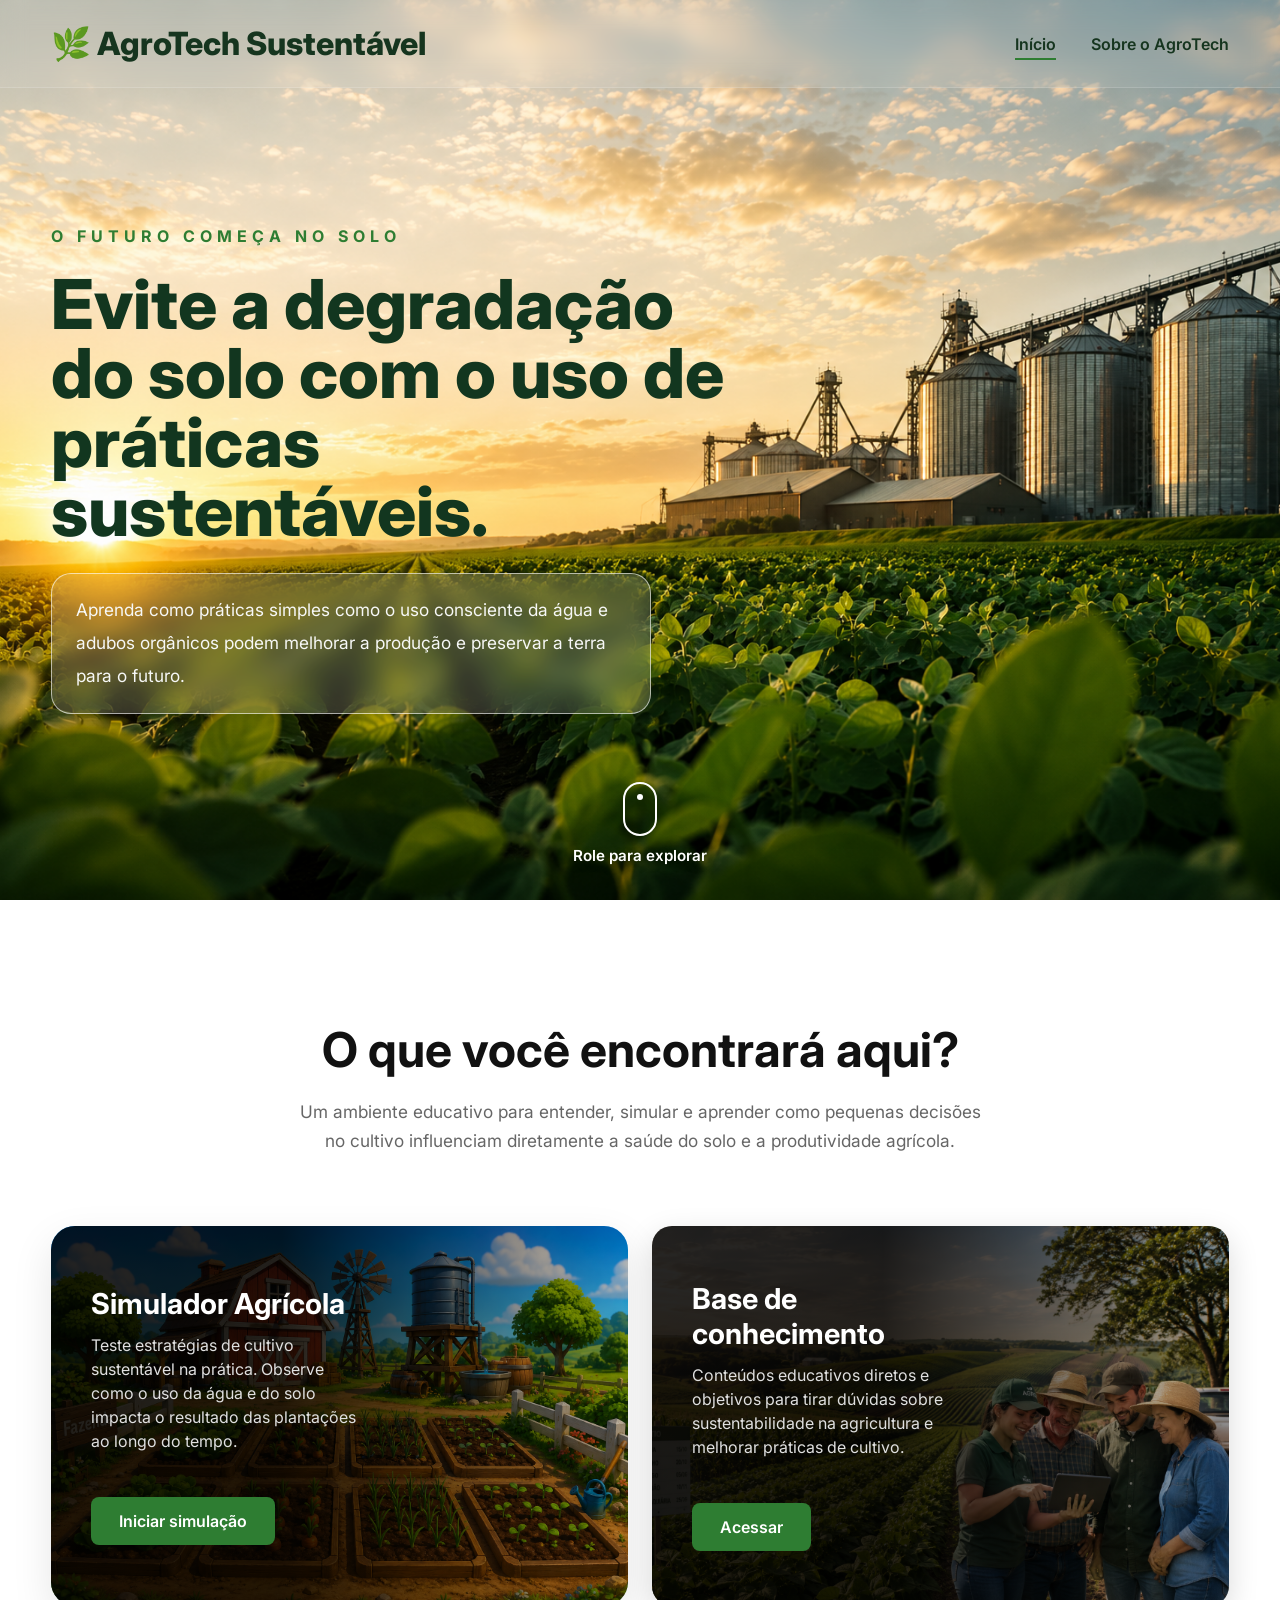
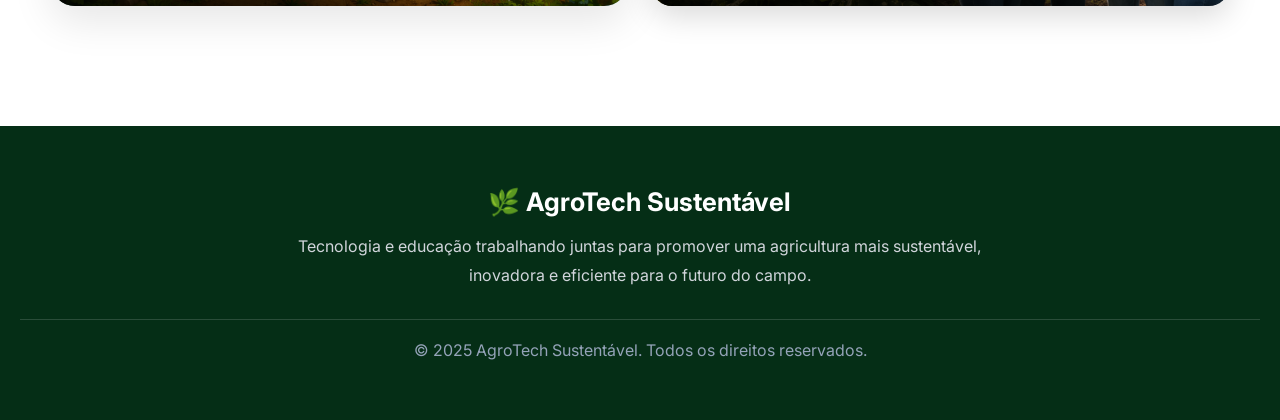
==== index.html @ c193c47a "." ====
<!DOCTYPE html>
<html lang="pt-BR">

<head>

    <meta charset="UTF-8">
    <meta name="viewport" content="width=device-width, initial-scale=1.0">

    <title>AgroTech Sustentável</title>

    <link rel="stylesheet" href="css/style.css">

    <link rel="stylesheet" href="css/animations.css">

    <link rel="stylesheet" href="css/responsive.css">
    
    <link rel="preconnect" href="https://fonts.googleapis.com">

    <link rel="preconnect" href="https://fonts.gstatic.com" crossorigin>

    <link href="https://fonts.googleapis.com/css2?family=Inter:wght@300;400;500;600;700;800&display=swap"
        rel="stylesheet">
        
</head>

<body>

    <!-- HEADER -->

    <header class="header">

        <div class="container nav">

            <div class="logo">
                🌿 AgroTech Sustentável
            </div>

            <nav>

                <ul>
                     <li>
                    <a href="index.html" class="active">
                        Início
                    </a>
                </li>

                <li>
                    <a href="modulos/sobre/sobre.html">
                        Sobre o AgroTech
                    </a>
                </li>

                </ul>

            </nav>

        </div>

    </header>

    <!-- HERO -->

    <section class="hero">

        <div class="overlay"></div>

        <div class="container">

            <div class="hero-content fade-up">

                <span class="hero-subtitle">
                    O FUTURO COMEÇA NO SOLO 
                </span>

                <h1>
                    Evite a degradação do solo com o uso de práticas sustentáveis.
                </h1>

                <p class="hero-description">

                    Aprenda como práticas simples como o uso consciente da água e adubos orgânicos podem melhorar a produção e preservar a terra para o futuro.

                </p>

            </div>

        </div>

        <!-- BOTÃO -->

        <a href="#features" class="scroll-down">

    <span class="mouse"></span>

    <span class="scroll-text">
        Role para explorar
    </span>

</a>

    </section>

<!-- FEATURES -->

<section class="features" id="features">

    <div class="container">

        <!-- TÍTULO -->
        <div class="section-title">

            <h2>O que você encontrará aqui?</h2>

            <p>
                Um ambiente educativo para entender, simular e aprender como pequenas decisões no cultivo influenciam diretamente a saúde do solo e a produtividade agrícola.
            </p>

        </div>

        <!-- CARDS -->
        <div class="cards">

            <!-- CARD 1 -->
            <div class="card simulador-card fade-up">

                <img src="assets/imagens/geral/fazenda.png" alt="Simulador">

                <div class="card-content">

                    <h3>Simulador Agrícola</h3>

                    <p>
                        Teste estratégias de cultivo sustentável na prática.
Observe como o uso da água e do solo impacta o resultado das plantações ao longo do tempo.
                    </p>

                    <a href="modulos/simulador/simulador.html" class="botao">
                        Iniciar simulação
                    </a>

                </div>

            </div>

            <!-- CARD 2 -->
            <div class="card fade-up">

                <img src="assets/imagens/geral/TechAgro.png" alt="Central de ajuda">

                <div class="card-content">

                    <h3>Base de conhecimento</h3>

                    <p>
                        Conteúdos educativos diretos e objetivos para tirar dúvidas sobre sustentabilidade na agricultura e melhorar práticas de cultivo.
                    </p>
                    
                     <a href="modulos/conhecimento/conhecimento.html" class="botao">
                        Acessar
                    </a>

                </div>

            </div>

        </div>

    </div>

</section>

<!-- FOOTER -->
<footer>

    <div class="container footer-grid">

        <div class="footer-brand">

            <h3>
                🌿 AgroTech Sustentável
            </h3>

            <p>
                Tecnologia e educação trabalhando juntas para promover uma
                agricultura mais sustentável, inovadora e eficiente para o
                futuro do campo.
            </p>

        </div>

    </div>

    <div class="copyright">
        <p>&copy; 2025 AgroTech Sustentável. Todos os direitos reservados.</p>
    </div>

</footer>

    <!-- SCRIPTS -->

    <script src="js/script.js"></script>

    <script src="js/scroll.js"></script>

</body>

</html>
---- css/style.css ----
/* ========================================
   RESET
======================================== */

* {
    margin: 0;
    padding: 0;
    box-sizing: border-box;
}

html {
    scroll-behavior: smooth;
}

body {
    font-family: 'Inter', sans-serif;
    overflow-x: hidden;
    background: #ffff;
    color: #16351f;
    transition: .3s;
}

/* ========================================
   CONTAINER
======================================== */

.container {
    width: 92%;
    max-width: 1400px;
    margin: 0 auto;
}

/* ========================================
   HEADER
======================================== */

.header {
    position: fixed;
    top: 0;
    left: 0;
    width: 100%;
    z-index: 999;
    backdrop-filter: blur(12px);
    background: rgba(255,255,255,0.08);
    border-bottom: 1px solid rgba(255,255,255,0.15);
    transition: .3s;
}

/* ========================================
   NAVBAR
======================================== */

.nav {
    display: flex;
    justify-content: space-between;
    align-items: center;
    padding: 24px 0;
}

/* ========================================
   LOGO
======================================== */

.logo {
    display: flex;
    align-items: center;
    gap: 12px;
    font-size: 2rem;
    font-weight: 800;
    color: #16351f;
}

/* ========================================
   MENU
======================================== */

nav ul {
    display: flex;
    align-items: center;
    gap: 35px;
    list-style: none;
}

nav a {
    text-decoration: none;
    color: #16351f;
    font-size: 1rem;
    font-weight: 600;
    position: relative;
    transition: .3s;
}

/* LINHA MENU */

nav a::after {
    content: '';
    position: absolute;
    left: 0;
    bottom: -6px;
    width: 0;
    height: 2px;
    background: #2E7D32;
    transition: .3s;
}

nav a:hover::after {
    width: 100%;
}

nav a.active::after {
    width: 100%;
}

/* ========================================
   HERO
======================================== */

.hero {
    position: relative;
    min-height: 100vh;
    background: url('../assets/imagens/geral/agro-inicial.png');
    background-size: cover;
    background-position: center;
    background-repeat: no-repeat;
    display: flex;
    justify-content: center;
    align-items: center;
    padding: 140px 0 100px;
    overflow: hidden;
}
/* ========================================
   OVERLAY
======================================== */

.overlay {
    position: absolute;
    inset: 0;
}

/* ========================================
   HERO CONTENT
======================================== */

.hero-content {
    position: relative;
    z-index: 2;
    max-width: 700px;
    width: 100%;
}

/* ========================================
   SUBTITLE
======================================== */

.hero-subtitle {
    display: block;
    margin-bottom: 24px;
    letter-spacing: 5px;
    font-size: 1rem;
    font-weight: 700;
    color: #2E7D32;
}

/* ========================================
   TITLE
======================================== */

.hero h1 {
    font-size: clamp(2.8rem,6vw,4.3rem);
    line-height: 1;
    font-weight: 800;
    color: #12361f;
    margin-bottom: 28px;
}

/* ========================================
   DESCRIPTION
======================================== */

.hero-description {
    max-width: 600px;
    font-size: 1.08rem;
    line-height: 1.9;
    color: #f7f8f7;
    padding: 20px 24px;
    border-radius: 20px;
    border: 1px solid rgba(255,255,255,0.6);
    background: rgba(255,255,255,0.15);
    backdrop-filter: blur(12px);
    box-shadow: 0 10px 30px rgba(0,0,0,0.08);
}

/* ========================================
   BOTÃO ROLAR
======================================== */

.scroll-down {
    position: absolute;
    left: 50%;
    bottom: 35px;
    transform: translateX(-50%);
    z-index: 5;
    display: flex;
    flex-direction: column;
    align-items: center;
    text-decoration: none;
    color: white;
    animation: float 2s infinite ease-in-out;
    transition: .4s;
}

/* ESCONDER */

.scroll-down.hide {
    opacity: 0;
    visibility: hidden;
    transform: translateX(-50%) translateY(20px);
}

/* MOUSE */

.mouse {
    width: 34px;
    height: 54px;
    border: 2px solid white;
    border-radius: 30px;
    position: relative;
    margin-bottom: 10px;
}

/* BOLINHA */

.mouse::before {
    content: '';
    position: absolute;
    top: 10px;
    left: 50%;
    transform: translateX(-50%);
    width: 6px;
    height: 6px;
    background: white;
    border-radius: 50%;
    animation: scroll 1.6s infinite;
}

/* TEXTO */

.scroll-text {
    font-size: .95rem;
    font-weight: 600;
    color: white;
    text-shadow: 0 3px 10px rgba(0,0,0,0.4);
}

/* ========================================
   FEATURES
======================================== */

.features {
    position: relative;
    z-index: 3;
    background: white;
    padding: 120px 0;
}

/* ========================================
   TÍTULO
======================================== */

.section-title {
    text-align: center;
    margin-bottom: 70px;
}

.section-title h2 {
    font-size: clamp(2rem,5vw,3rem);
    color: #111;
    margin-bottom: 18px;
}

.section-title p {
    color: #666;
    font-size: 1.08rem;
    line-height: 1.7;
    max-width: 700px;
    margin: 0 auto;
}

/* ========================================
   CARDS
======================================== */

.cards {
    display: flex;
    gap: 24px;
    justify-content: center;
    width: 100%;
    margin-top: 40px;
}

/* CARD */

.card {
    position: relative;
    flex: 1;
    max-width: 680px;
    height: 380px;
    border-radius: 20px;
    overflow: hidden;
    box-shadow: 0 10px 30px rgba(0,0,0,0.15);
}

/* IMAGEM */

.card img {
    width: 100%;
    height: 100%;
    object-fit: cover;
    position: absolute;
    top: 0;
    left: 0;
    z-index: 1;
}

/* OVERLAY CARD */

.card::after {
    content: '';
    position: absolute;
    inset: 0;
    background: linear-gradient(to right, rgba(0,0,0,0.85) 40%, rgba(0,0,0,0.2) 100%);
    z-index: 2;
}

/* CONTEÚDO */

.card-content {
    position: relative;
    z-index: 3;
    height: 100%;
    padding: 40px;
    display: flex;
    flex-direction: column;
    justify-content: center;
    align-items: flex-start;
    max-width: 60%;
}

/* TEXTOS */

.card-content h3 {
    color: #ffffff;
    font-size: 1.8rem;
    margin-bottom: 12px;
    font-weight: 700;
}

.card-content p {
    color: #e0e0e0;
    font-size: 1rem;
    line-height: 1.5;
    margin-bottom: 24px;
}

/* BOTÃO */

.card-content .botao {
    display: inline-flex;
    align-items: center;
    justify-content: center;
    background-color: #2E7D32;
    color: #ffffff;
    text-decoration: none;
    padding: 14px 28px;
    border-radius: 8px;
    font-weight: 600;
    font-size: 1rem;
    transition: .3s;
}

.card-content .botao:hover {
    background-color: #1b5e20;
    transform: translateY(-2px);
}

/* ========================================
   RESPONSIVIDADE
======================================== */

@media(max-width: 992px) {
    .hero h1 {
        font-size: 3.5rem;
    }

    nav ul {
        gap: 25px;
    }
}

@media(max-width: 768px) {
    .nav {
        flex-direction: column;
        gap: 20px;
    }

    nav ul {
        flex-wrap: wrap;
        justify-content: center;
        gap: 18px;
    }

    .hero {
        min-height: auto;
        padding-top: 160px;
        padding-bottom: 100px;
    }

    .hero-content {
        max-width: 100%;
    }

    .hero h1 {
        font-size: 2.7rem;
        line-height: 1.1;
    }

    .hero-description {
        font-size: 1rem;
    }

    .cards {
        grid-template-columns: 1fr;
    }

    .features {
        padding: 90px 0;
    }
}

@media(max-width: 480px) {
    .hero h1 {
        font-size: 2.2rem;
    }

    .logo {
        font-size: 1.5rem;
    }

    .section-title h2 {
        font-size: 2rem;
    }

    .hero-description {
        padding: 18px;
    }
}

/* SIMULADOR */

.simulador-card {
    background: linear-gradient(135deg, #dff6ff, #b3e5ff);
    border-radius: 24px;
    overflow: hidden;
    box-shadow: 0 15px 40px rgba(0,0,0,0.10);
    transition: .4s;
}

.simulador-card:hover {
    transform: translateY(-10px);
}

/* BOTÃO */

.botao {
    display: inline-block;
    margin-top: 20px;
    background: green;
    color: rgb(0, 6, 9);
    padding: 14px 28px;
    border-radius: 14px;
    text-decoration: none;
    font-size: 1rem;
    font-weight: 700;
    transition: .3s;
}

.botao:hover {
    transform: scale(1.05);
    background: #1565c0;
}

/* IMAGENS */

.imagens {
    display: flex;
    gap: 20px;
    justify-content: center;
    align-items: center;
    margin-top: 30px;
    flex-wrap: wrap;
}

.imagens img {
    width: 300px;
    border-radius: 15px;
}

/* FOOTER */

footer {
    width: 100%;
    background: #052e16;
    color: white;
    padding: 60px 20px;
}

.footer-grid {
    max-width: 1200px;
    margin: 0 auto;
    display: flex;
    justify-content: center;
    align-items: center;
}

.footer-brand {
    text-align: center;
    max-width: 700px;
}

.footer-brand h3 {
    font-size: 1.6rem;
    margin-bottom: 15px;
}

.footer-brand p {
    color: #d1d5db;
    line-height: 1.8;
}

.copyright {
    border-top: 1px solid rgba(255,255,255,.15);
    margin-top: 30px;
    padding-top: 20px;
    text-align: center;
    color: #94a3b8;
}

/* RESPONSIVO FOOTER */

@media(max-width: 768px) {
    .footer-brand h3 {
        font-size: 1.2rem;
    }
}
---- css/animations.css ----
.fade-up{

    opacity:0;

    transform:translateY(40px);

    transition:
    opacity .8s ease,
    transform .8s ease;
}

.fade-up.show{

    opacity:1;

    transform:translateY(0);
}

/* ========================================
   ANIMAÇÃO SCROLL
======================================== */

@keyframes scroll{

    0%{

        opacity:1;

        transform:
        translateX(-50%)
        translateY(0);
    }

    100%{

        opacity:0;

        transform:
        translateX(-50%)
        translateY(18px);
    }
}

@keyframes float{

    0%,100%{

        transform:
        translateX(-50%)
        translateY(0);
    }

    50%{

        transform:
        translateX(-50%)
        translateY(-8px);
    }
}
---- css/responsive.css ----
@media(max-width:768px){

    .hero{

        padding-top:120px;
    }

    .hero-content{

        margin-left:0;
    }

    .hero h1{

        font-size:2.8rem;
    }

    .hero-description{

        font-size:1rem;
    }

    .cards{

        grid-template-columns:1fr;
    }

    nav ul{

        margin-right:0;
    }

}
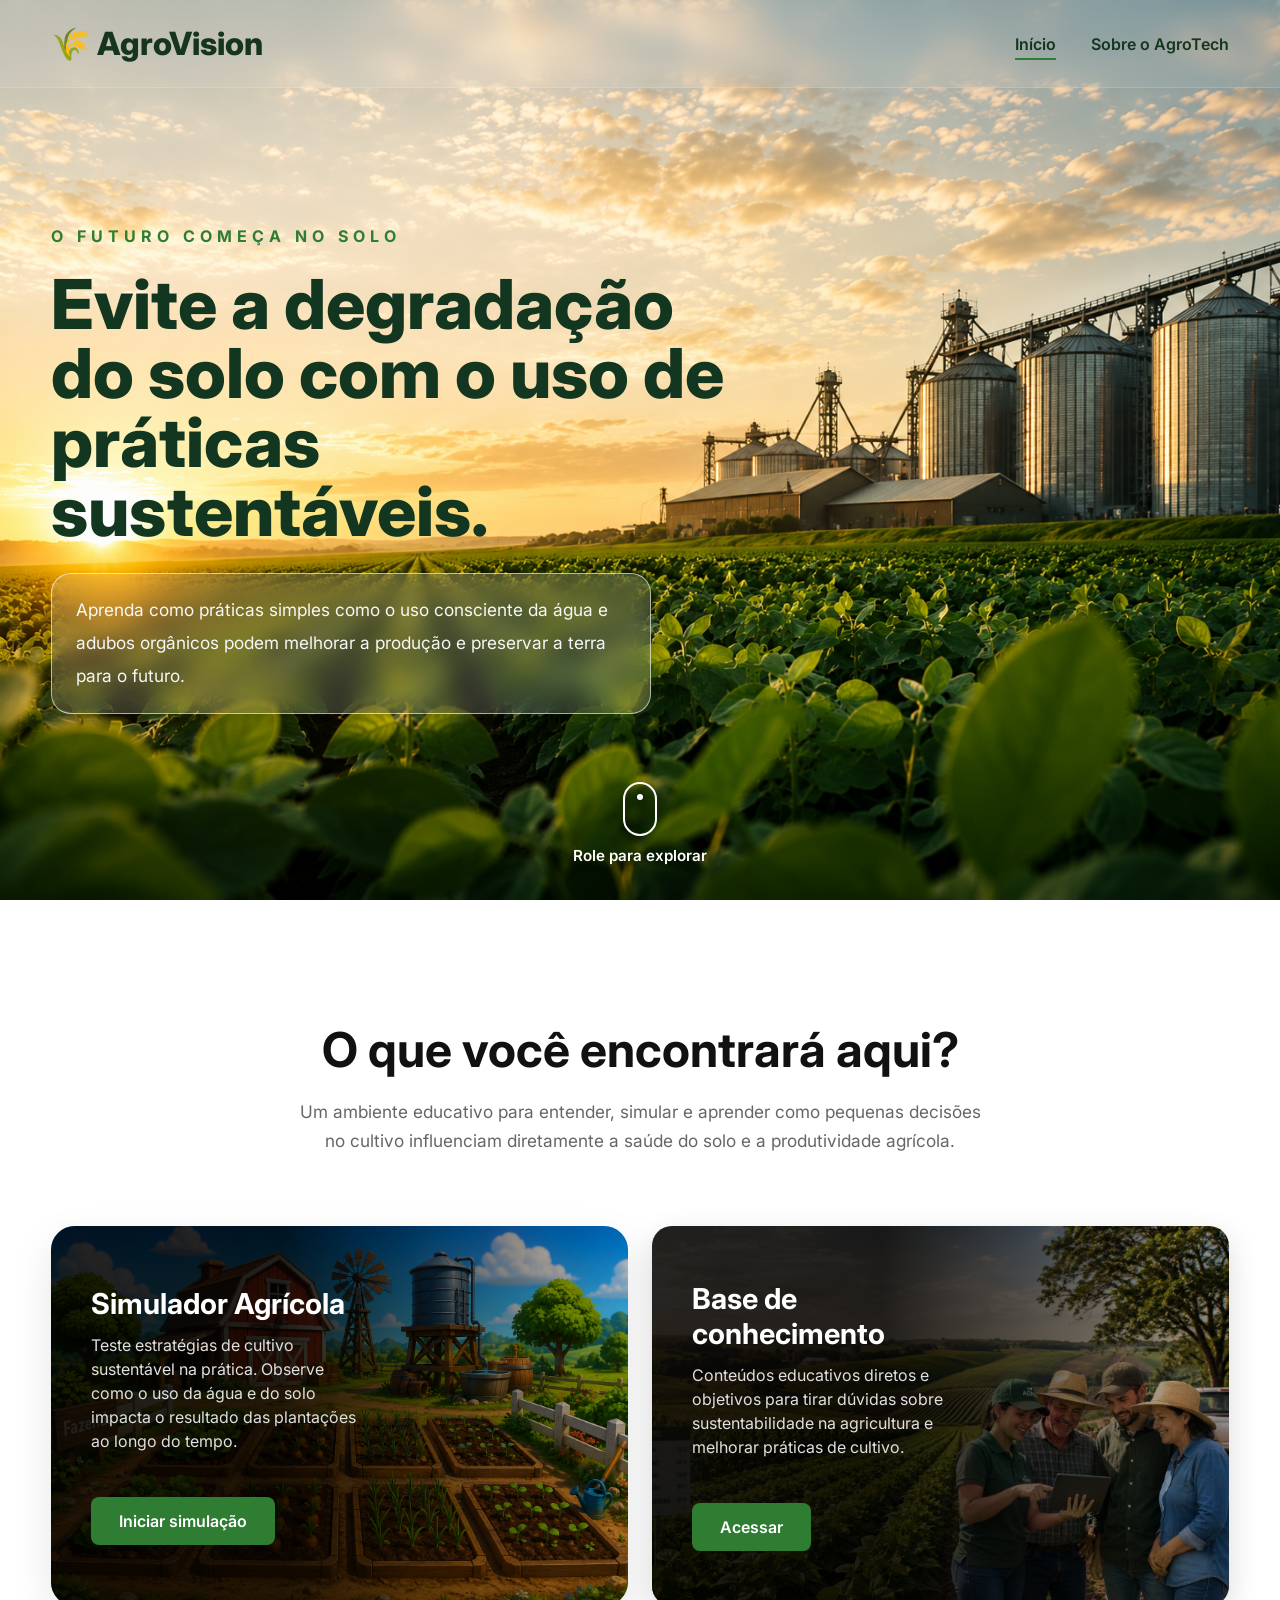
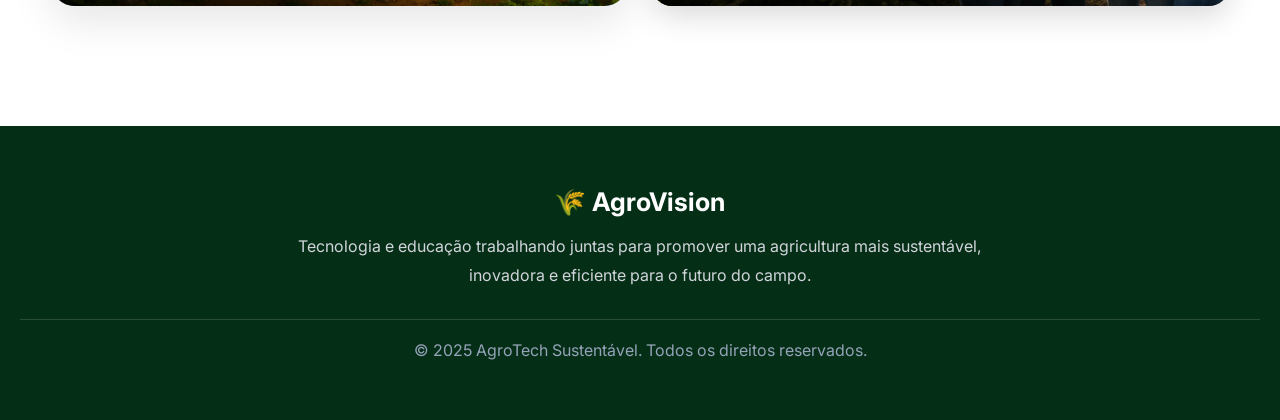
==== commit 81c8dc5d: "." ====
--- a/index.html
+++ b/index.html
@@ -6,7 +6,7 @@
     <meta charset="UTF-8">
     <meta name="viewport" content="width=device-width, initial-scale=1.0">
 
-    <title>AgroTech Sustentável</title>
+    <title> AgroVision Sustentável</title>
 
     <link rel="stylesheet" href="css/style.css">
 
@@ -32,7 +32,7 @@
         <div class="container nav">
 
             <div class="logo">
-                🌿 AgroTech Sustentável
+                🌾 AgroVision
             </div>
 
             <nav>
@@ -177,7 +177,7 @@
         <div class="footer-brand">
 
             <h3>
-                🌿 AgroTech Sustentável
+                🌾 AgroVision
             </h3>
 
             <p>
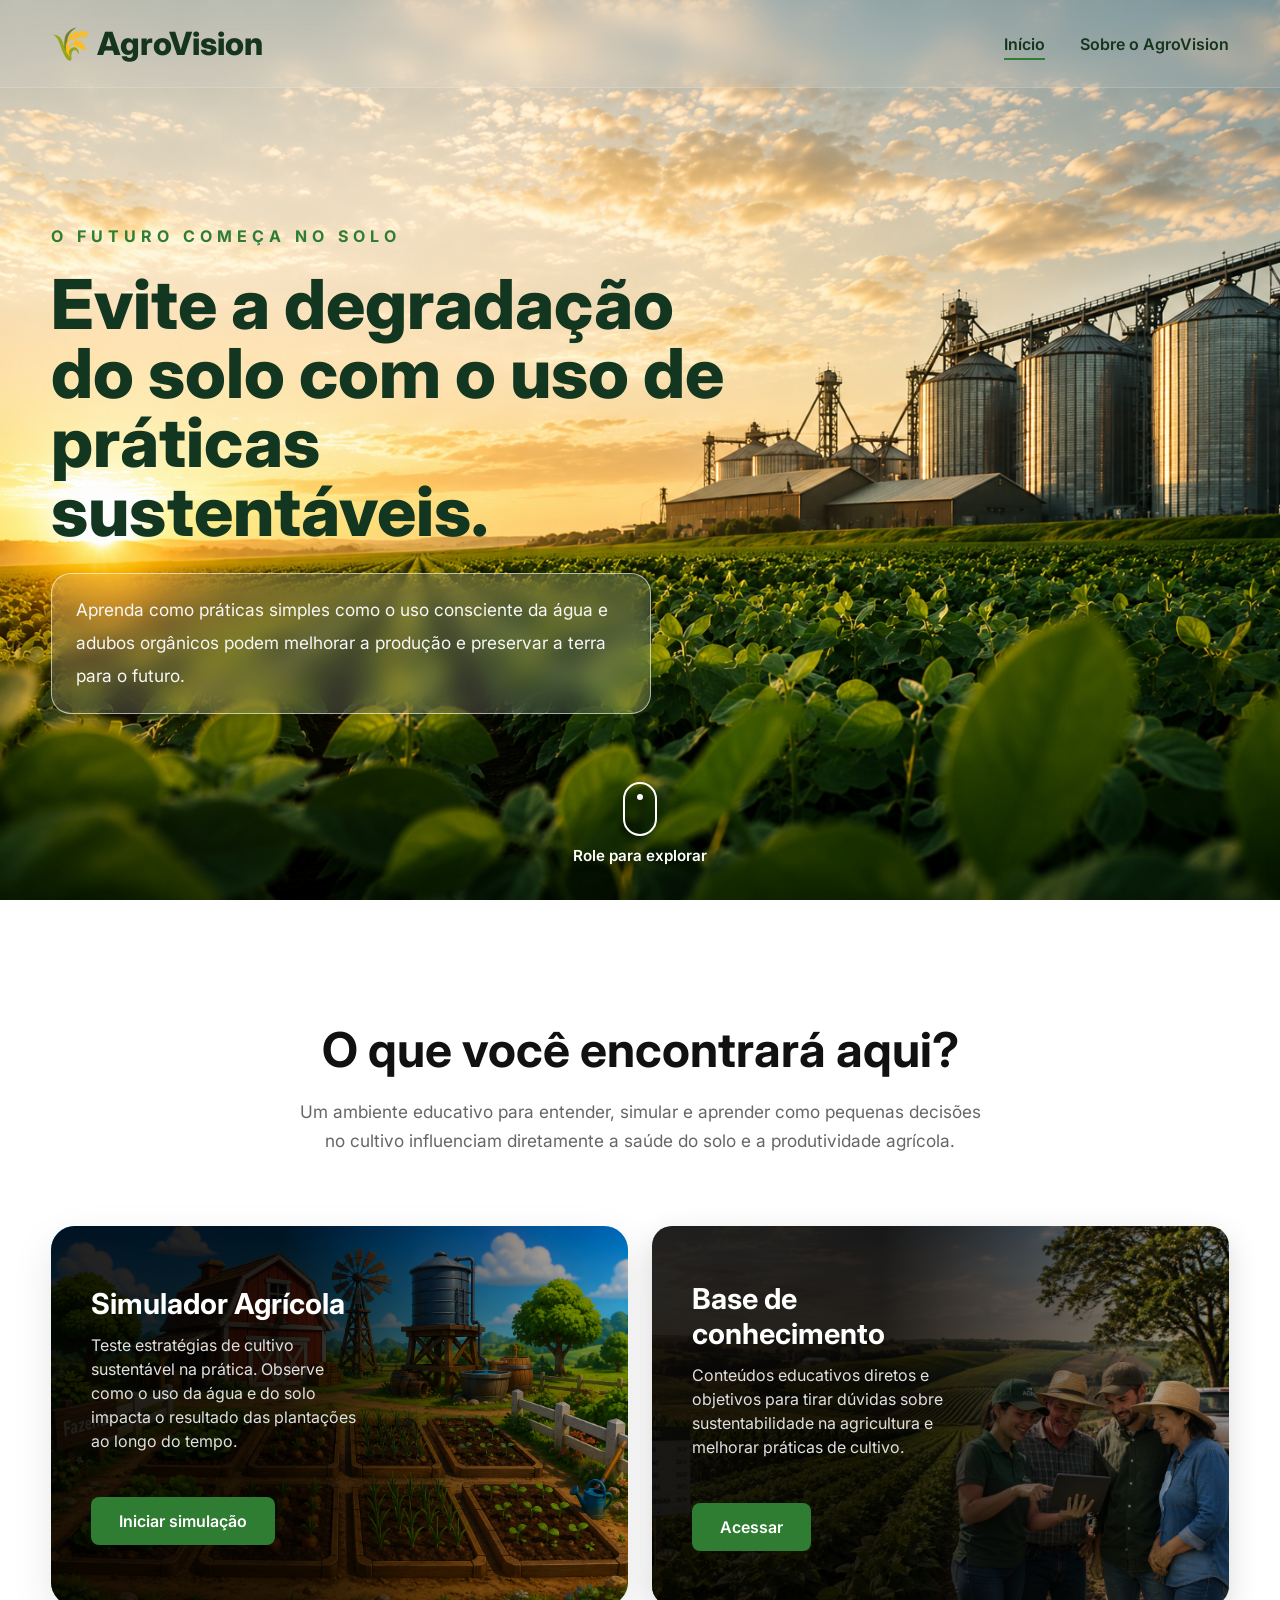
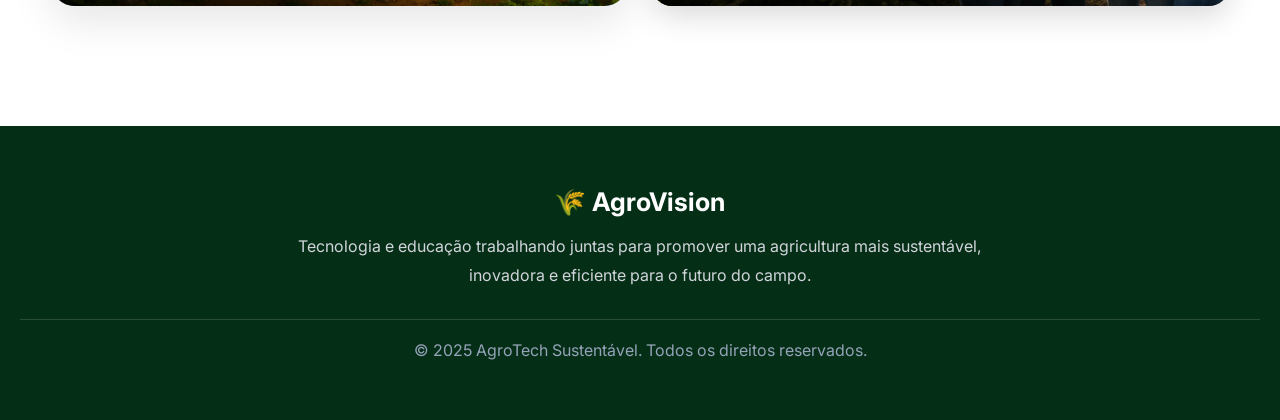
==== commit b090e1e9: "." ====
--- a/index.html
+++ b/index.html
@@ -46,7 +46,7 @@
 
                 <li>
                     <a href="modulos/sobre/sobre.html">
-                        Sobre o AgroTech
+                        Sobre o AgroVision
                     </a>
                 </li>
 
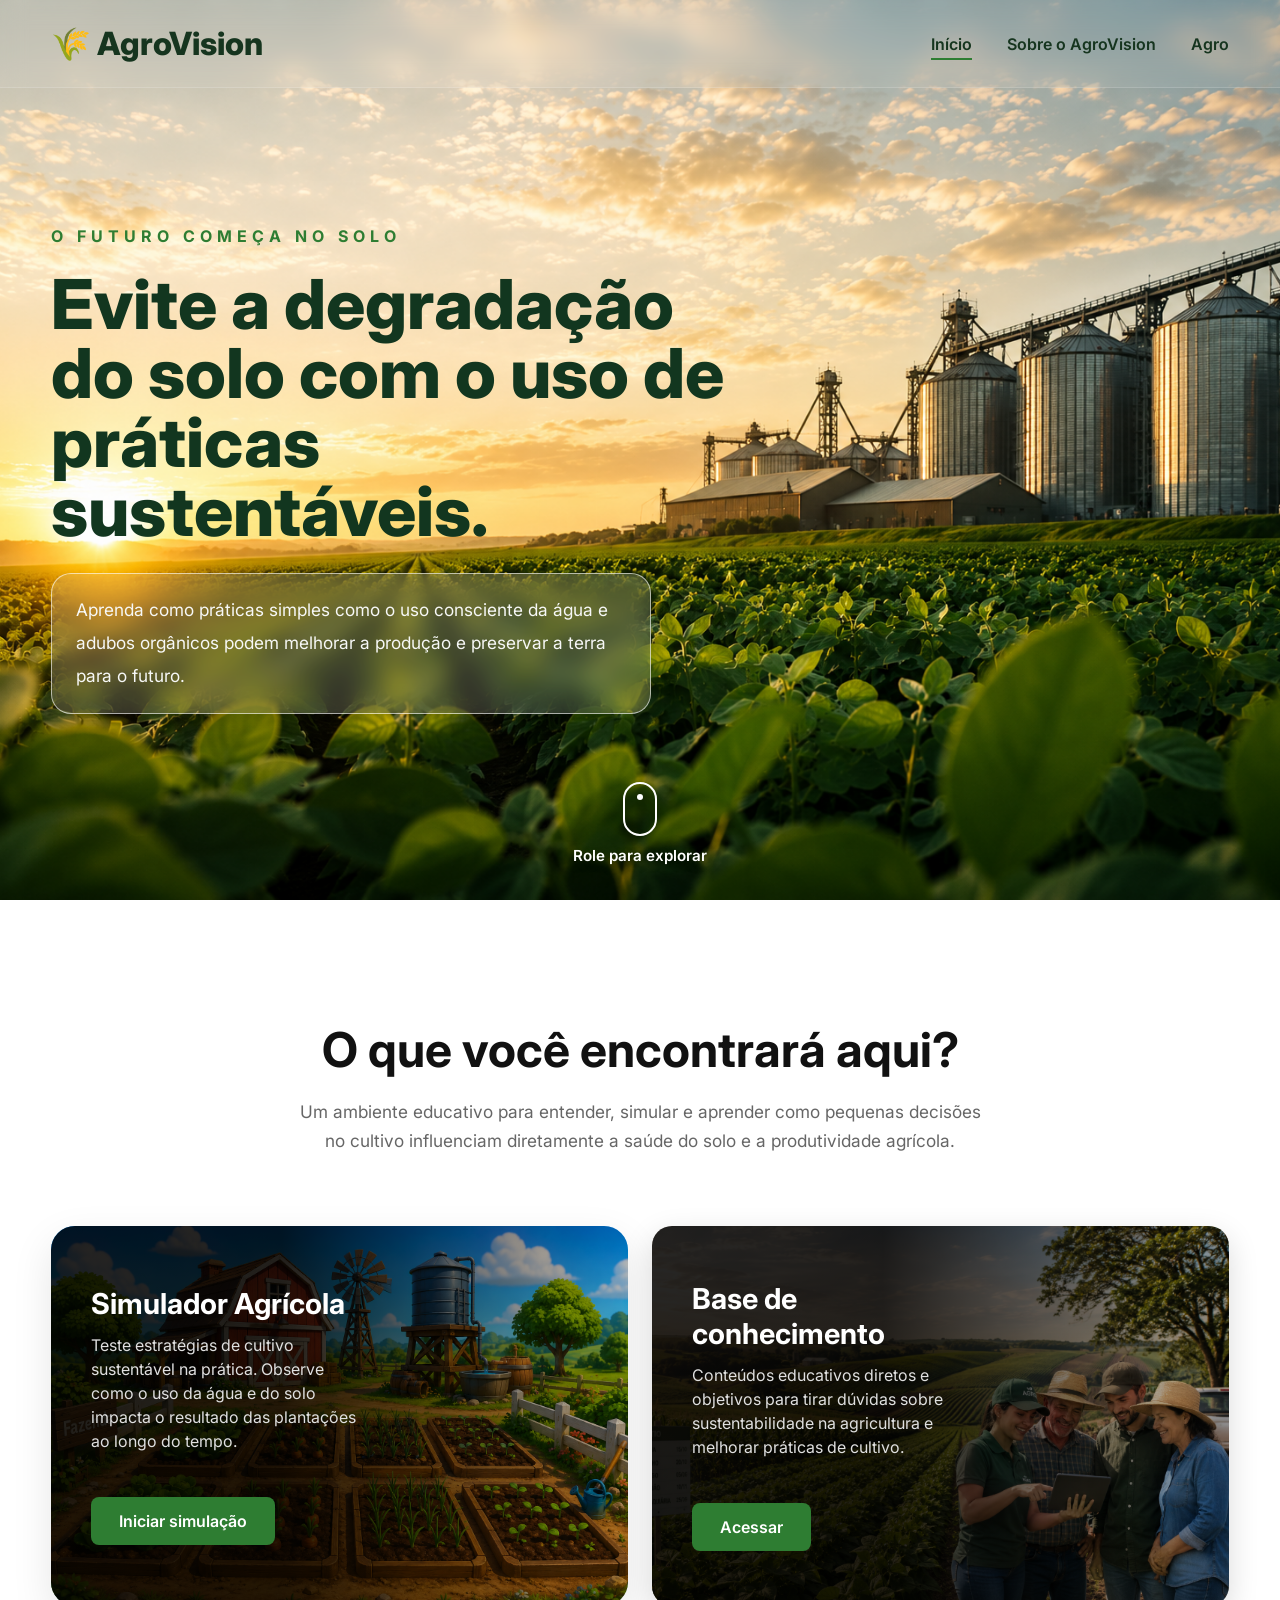
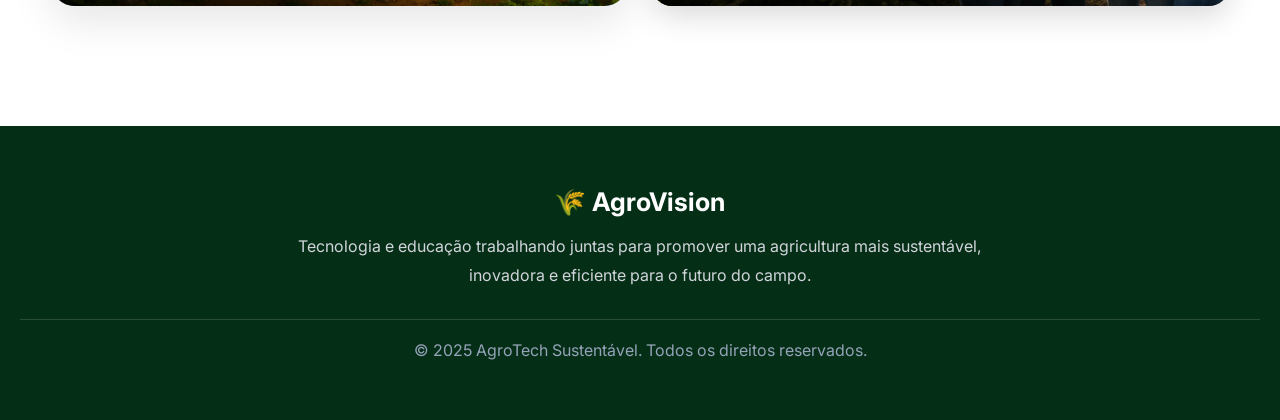
==== commit 145a9add: "." ====
--- a/index.html
+++ b/index.html
@@ -20,7 +20,6 @@
 
     <link href="https://fonts.googleapis.com/css2?family=Inter:wght@300;400;500;600;700;800&display=swap"
         rel="stylesheet">
-        
 </head>
 
 <body>
@@ -47,6 +46,11 @@
                 <li>
                     <a href="modulos/sobre/sobre.html">
                         Sobre o AgroVision
+                    </a>
+                </li>
+                <li>
+                    <a href="agro.html">
+                        Agro
                     </a>
                 </li>
 
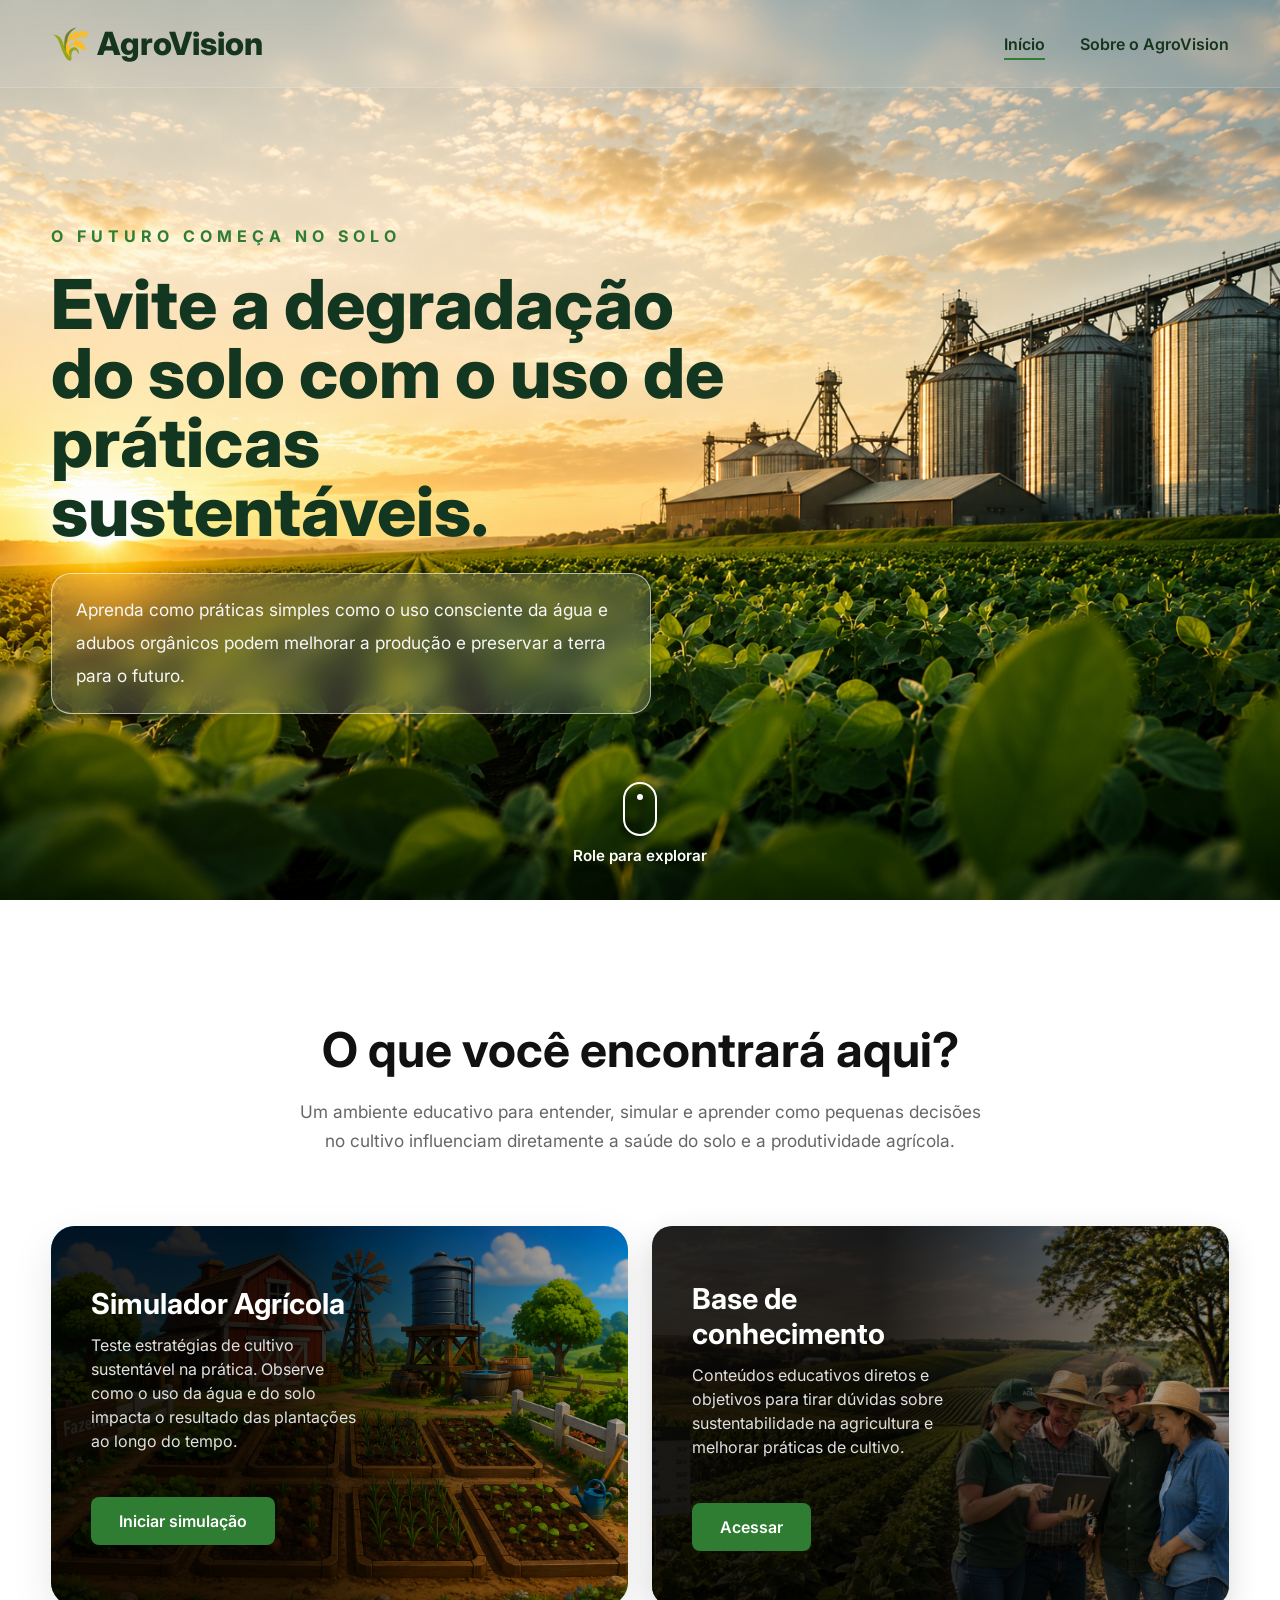
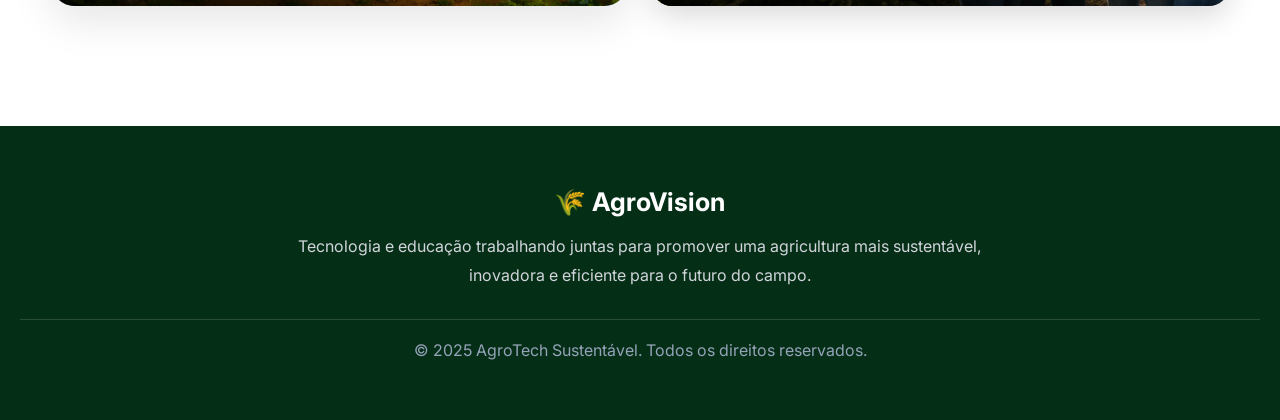
==== commit 7073b231: "." ====
--- a/index.html
+++ b/index.html
@@ -48,12 +48,6 @@
                         Sobre o AgroVision
                     </a>
                 </li>
-                <li>
-                    <a href="agro.html">
-                        Agro
-                    </a>
-                </li>
-
                 </ul>
 
             </nav>
